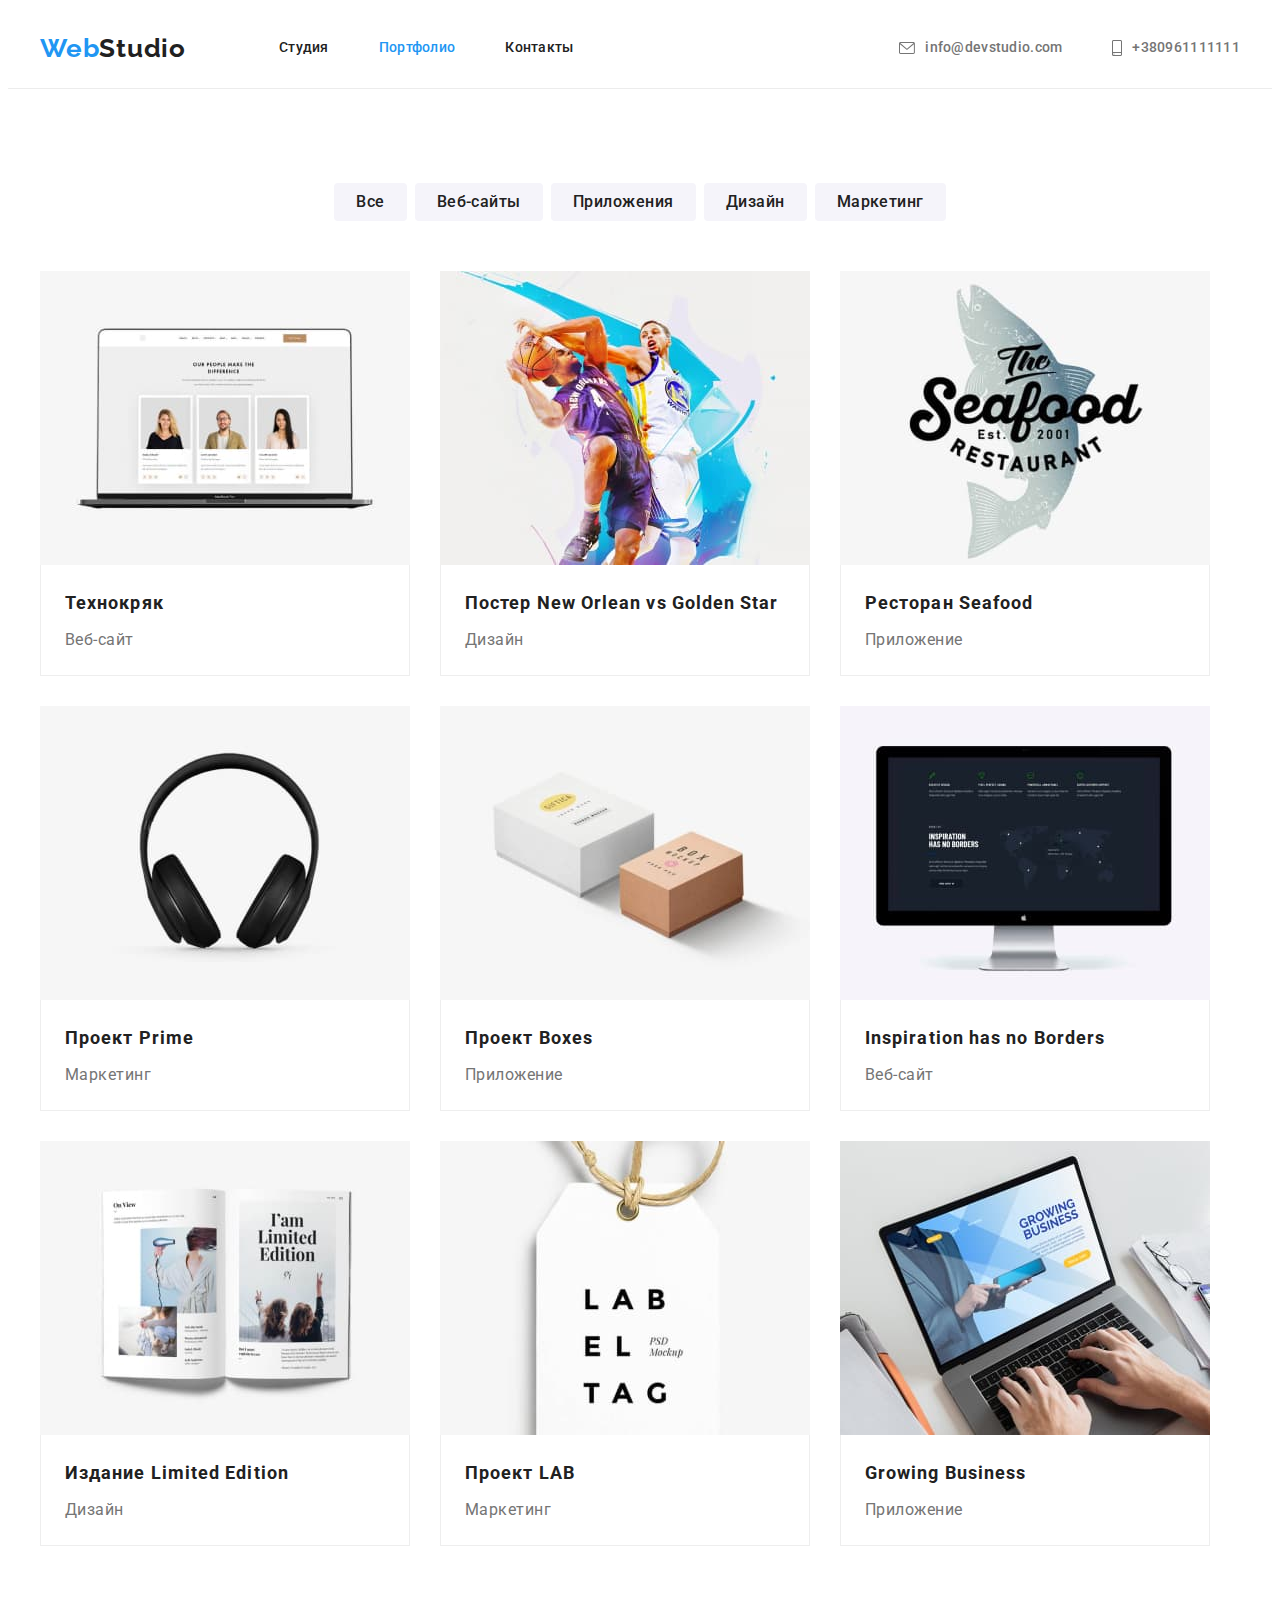
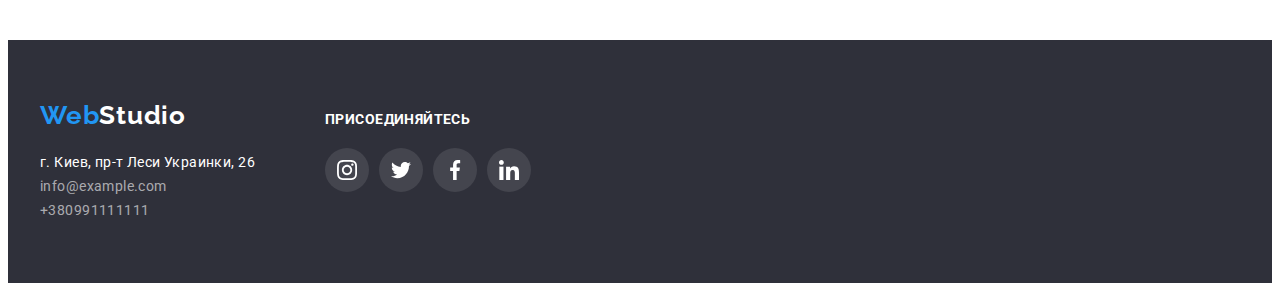
==== portfolio.html @ 7c8a5c97 "початок дз 5" ====
<!DOCTYPE html>
<html lang="en">
  <head>
    <meta charset="UTF-8" />
    <meta http-equiv="X-UA-Compatible" content="IE=edge" />
    <meta name="viewport" content="width=device-width, initial-scale=1.0" />
    <title>Document</title>
    <link rel="preconnect" href="https://fonts.googleapis.com" />
    <link rel="preconnect" href="https://fonts.gstatic.com" crossorigin />
    <link
      href="https://fonts.googleapis.com/css2?family=Raleway:wght@700&family=Roboto:wght@400;500;700;900&display=swap"
      rel="stylesheet"
    />
    <link
      rel="stylesheet"
      href="https://cdnjs.cloudflare.com/ajax/libs/modern-normalize/1.1.0/modern-normalize.min.css"
      integrity="sha512-wpPYUAdjBVSE4KJnH1VR1HeZfpl1ub8YT/NKx4PuQ5NmX2tKuGu6U/JRp5y+Y8XG2tV+wKQpNHVUX03MfMFn9Q=="
      crossorigin="anonymous"
      referrerpolicy="no-referrer"
    />
    <link rel="stylesheet" href="css/styles.css" />
  </head>
  <body>
    <header class="header hed-portfolio">
      <div class="container">
        <nav class="main-nav">
          <a href="" class="header-logo link"
            >Web<span class="studio">Studio</span>
          </a>
          <ul class="header-nav list">
            <li class="item"><a href="./index.html" class="st-link link">Студия</a></li>
            <li class="item">
              <a href="./portfolio.html" class="pf-link current link"
                >Портфолио</a
              >
            </li>
            <li class="item"><a href="" class="kon-link link">Контакты</a></li>
          </ul>
         
            </nav>
          
            
            <ul class="contact list">
              <li class="item">
                <a href="mailto:info@devstudio.com" class="email link"
                  ><svg class="header-icon" width="16px" height="12px">
                    <use href="./img2/symbol-defs.svg#icon-envelope"></use>
                  </svg> info@devstudio.com</a>
                  
              </li>
              <li class="item">
                <a href="tel:+380961111111" class="tel link"><svg class="header-icon" width="10px" height="16px">
                  <use href="./img2/symbol-defs.svg#icon-smartphone"></use>
                </svg>+380961111111</a>
              </li>
            </ul>
          
        </div>
          
      
         </header>

    <main>
      <section class="button-section"> 
        <div class="container">
        <ul class="btn list">
          <li class="btn-li">
            <button type="button" class="btn-filter button-inline">Все</button>
          </li>
          <li class="btn-li">
            <button type="button" class="btn-filter button-inline">
              Веб-сайты
            </button>
          </li>
          <li class="btn-li">
            <button type="button" class="btn-filter button-inline">
              Приложения
            </button>
          </li>
          <li class="btn-li">
            <button type="button" class="btn-filter button-inline">
              Дизайн
            </button>
          </li>
          <li class="btn-li">
            <button type="button" class="btn-filter button-inline">
              Маркетинг
            </button>
          </li>
        </ul>

        <ul class="portfolio list">
          <li class="items">
            <a href="" class="portfolio-link link">
              <img src="./img2/tehnokr.jpg" class="img-margin-p" alt="tehnokr" width="370" />
               
               <div class="cards">
                <h2 class="name">Технокряк</h2>
                <p class="p">Веб-сайт</p>
               </div>
              </a>
          </li>
          <li class="items">
            <a href="" class="portfolio-link link">
              <img
                src="./img2/new-orlean-vs-golden-star.jpg" class="img-margin-p"
                alt="new orlean"
                width="370"/>
              
               </a>
               <div class="cards">
                <h2 class="name">Постер New Orlean vs Golden Star</h2>
                <p class="p">Дизайн</p >
               </div>
          </li>
          <li class="items">
            <a href="" class="portfolio-link link">
              <img src="./img2/seafood.jpg" class="img-margin-p" alt="seafood" width="370" />
              <div class="cards">
                <h2 class="name">Ресторан Seafood</h2>
                <p class="p">Приложение</p>
               </div>
               </a>
               
          </li>
          <li class="items">
            <a href="" class="portfolio-link link">
              <img src="./img2/prime.jpg" class="img-margin-p" alt="prime" width="370" />
              <div class="cards">
                <h2 class="name">Проект Prime</h2>
                <p class="p">Маркетинг</p>
               </div>
               </a>
               
          </li>
          <li class="items">
            <a href="" class="portfolio-link link">
              <img src="./img2/boxes.jpg" class="img-margin-p" alt="boxes" width="370" />
              <div class="cards">
                <h2 class="name">Проект Boxes</h2>
                <p class="p">Приложение</p>
               </div>
               </a>
               
          </li>
          <li class="items">
            <a href="" class="portfolio-link link">
              <img
                src="./img2/inspiration-has-no-borders.jpg" class="img-margin-p"
                alt="inspiration"
                width="370"
              />
              <div class="cards">
                <h2 class="name">Inspiration has no Borders</h2>
                <p class="p">Веб-сайт</p>
               </div>
               </a>
               
          </li>
          <li class="items">
            <a href="" class="portfolio-link link">
              <img src="./img2/limited-edition.jpg" class="img-margin-p" alt="limited" width="370" />
              <div class="cards">
                <h2 class="name">Издание Limited Edition</h2>
                <p class="p">Дизайн</p>
               </div>
               </a>
               
          </li>
          <li class="items">
            <a href="" class="portfolio-link link">
              <img src="./img2/lab.jpg" class="img-margin-p" alt="lab" width="370" />
              <div class="cards">
                <h2 class="name">Проект LAB</h2>
                <p class="p">Маркетинг</p>
               </div>
               </a>
               
          </li>
          <li class="items">
            <a href="" class="portfolio-link link">
              <img
                src="./img2/growing-business.jpg" class="img-margin-p"
                alt="growing"
                width="370"
              />
              <div class="cards">
                <h2 class="name">Growing Business</h2>
                <p class="p">Приложение</p>
               </div>
               </a>
               
          </li>
        </ul>
      </section>
    </div>
    </main>

    <footer class="footer">
      <div class="footer-container container">
        <div>
        
        <a href="" class="footer-logo link"
          >Web<span class="studio-footer">Studio</span></a
        >
        <address class="address">
          г. Киев, пр-т Леси Украинки, 26
          <ul class="list">
            <li>
              <a href="mailto:info@example.com" class="email-footer link"
                >info@example.com</a
              >
            </li>
            <li>
              <a href="tel:+380991111111" class="tel-footer link"
                >+380991111111</a
              >
            </li>
          </ul>
        </address>
      </div>
    
      

      <div class="footer-icon">
        <h3 class="go">присоединяйтесь</h3>
        <ul class="go-list list">
          <li class="go-item"><a href="" class="footer-link">
            <svg class="go-footer-icon" width="20" height="20">
              <use href="./img2/symbol-defs.svg#icon-instagram"></use>
            </svg>
    
          </a></li>
          <li class="go-item">
            <a href="" class="footer-link">
              <svg class="go-footer-icon" width="20" height="20">
                <use href="./img2/symbol-defs.svg#icon-twitter"></use>
              </svg>
      
            </a>
          </li>
          <li class="go-item">
            <a href="" class="footer-link">
              <svg class="go-footer-icon" width="20" height="20">
                <use href="./img2/symbol-defs.svg#icon-facebook"></use>
              </svg>
      
            </a>
          </li>
          <li class="go-item">
            <a href="" class="footer-link">
              <svg class="go-footer-icon" width="20" height="20">
                <use href="./img2/symbol-defs.svg#icon-linkedin"></use>
              </svg>
      
            </a>
          </li>
          
        </ul>
      </div>
    </div>
    </footer>
  </body>
</html>
---- css/styles.css ----
:root {
  --primary-text-color: #757575; /*загальний текст*/
  --title-text-color: #212121; /*заголовки*/
  --acent-color: #2196f3; /*колір наведення*/
  --black-color: #000000; /*чорний*/
  --primary-bg-color: #ffffff; /*білий*/
  --footer-bgc-color: #2f303a; /*фон футера*/
  --btn-service-color: rgba(0, 0, 0, 0.25); /*кнопка заказать услугу*/
  --our-team-bgc-color: #f5f4fa; /*колір фону нашої команди*/
  --bgc--hoverfocus-btnservice-color: #188ce8; /*ховер,фокус кнопки заказать услугу*/
  --team-soc-icon-color: #afb1b8; /*колір іконок соцальних мереж*/
  --team-soc-link-hover-color: #2196f3; /*колір іконок ховеру-фокусу*/
  --footer-bg-icon-color: rgba(255, 255, 255, 0.1);
}
p,
h1,
h2,
h3,
h4,
h5,
h6 {
  margin: 0;
}
ul,
ol {
  padding-left: 0;
  margin: 0;
}
button {
  cursor: pointer;
}
img {
  display: block;
}
.container {
  width: 1200px;
  padding-left: 15px;
  padding-right: 15px;
  margin: 0 auto;
}

body {
  background-color: var(--primary-bg-color);
  color: var(--primary-text-color);
  font-family: "Roboto", Tahoma, sans-serif;
  font-size: 14px;
  line-height: 1.7;
  letter-spacing: 0.03em;
}

.link {
  text-decoration: none;
}
.list {
  list-style: none;
}
.section {
  padding-top: 94px;
  padding-bottom: 94px;
}
.button-inline {
  display: inline-block;
  border-radius: 4px;
  padding: 10px 32px;
}

/* --------------------------------------------HEADER */
.header {
  border-bottom: 1px solid #ececec;
}
.header .container {
  display: flex;
  align-items: center;
}
.header-logo {
  font-family: "Raleway";
  font-weight: 700;
  font-size: 26px;
  line-height: 1.19;
  letter-spacing: 0.03em;

  color: var(--acent-color);
}

.studio {
  color: var(--title-text-color);
}

.header-nav {
  display: flex;
  align-items: center;
  margin-left: 93px;
  color: var(--title-text-color);
}
.header-nav .item {
  align-items: center;
}
.header-nav .item + .item {
  margin-left: 50px;
}
.main-nav {
  display: flex;
  align-items: center;
}

.st-link,
.pf-link,
.kon-link {
  display: block;
  padding-top: 32px;
  padding-bottom: 32px;

  font-weight: 500;
  font-size: 14px;
  line-height: 1.14;
  letter-spacing: 0.02em;

  color: var(--title-text-color);
}
.a {
  display: block;
}

.st-link:hover,
.st-link:focus {
  color: var(--acent-color);
}
.pf-link:hover,
.pf-link:focus {
  color: var(--acent-color);
}
.kon-link:hover,
.kon-link:focus {
  color: var(--acent-color);
}
.header-nav .link.current {
  color: var(--acent-color);
}
.contact {
  display: block;

  font-weight: 500;
  font-size: 14px;
  line-height: 1.14;
  letter-spacing: 0.02em;
  display: flex;
  margin-left: auto;
}

.header-contact {
  display: flex;
  margin-left: auto;
}
.contact .item + .item {
  margin-left: 50px;
}

.email {
  display: flex;
  align-items: center;
  text-align: center;
  font-weight: 500;
  font-size: 14px;
  line-height: 1.14;
  letter-spacing: 0.02em;

  color: var(--primary-text-color);
}

.tel {
  display: flex;
  align-items: center;
  text-align: center;
  font-weight: 500;
  font-size: 14px;
  line-height: 1.14;
  letter-spacing: 0.02em;

  color: var(--primary-text-color);
}
.email .tel {
  padding-top: 32px;
  padding-bottom: 32px;
}

.tel:hover,
.tel:focus {
  color: var(--acent-color);
}
.email:hover,
.email:focus {
  color: var(--acent-color);
}

.header-icon {
  display: inline-block;
  margin-right: 10px;

  fill: var(--primary-text-color);
}

.email:hover .header-icon {
  fill: var(--acent-color);
}
.email:focus .header-icon {
  fill: var(--acent-color);
}
.tel:hover .header-icon {
  fill: var(--acent-color);
}
.tel:focus .header-icon {
  fill: var(--acent-color);
}

/* --------------------------------------------------BUTTON */
.button {
  background-color: var(--primary-bg-color);
}

.btn-filter {
  font-family: "Roboto";
  font-weight: 500;
  font-size: 16px;
  line-height: 1.62;
  letter-spacing: 0.03em;
  cursor: pointer;
  padding: 6px 22px;
  text-align: center;
  border-radius: 4px;
  border: none;

  color: var(--title-text-color);
  background-color: var(--our-team-bgc-color);
}

.btn-filter:hover,
.btn-filter:focus {
  background-color: var(--acent-color);
  color: var(--primary-bg-color);
  box-shadow: 0px 3px 1px rgba(0, 0, 0, 0.1), 0px 1px 2px rgba(0, 0, 0, 0.08),
    0px 2px 2px rgba(0, 0, 0, 0.12);
}
.btn {
  display: flex;
  justify-content: center;
  margin-bottom: 50px;
}

.button-section .btn-li + .btn-li {
  margin-left: 8px;
}

/* -------------------------------------------------------------ПОРТФОЛИО */

.portfolio {
  display: flex;
  flex-wrap: wrap;
}
.portfolio .items {
  margin-right: 30px;
  margin-bottom: 30px;
}
.portfolio .items:nth-child(3n) {
  margin-right: 0px;
}
.portfolio-link {
  display: block;
}
.portfolio-link:hover,
.portfolio-link:focus {
  box-shadow: 0px 4px 4px rgba(0, 0, 0, 0.25);
}

.cards {
  padding: 20px 24px;

  background: #ffffff;
  border: 1px solid #eeeeee;
  border-top: none;
}

.items:nth-last-child(-n + 3) {
  margin-bottom: 0px;
}

.name {
  margin-bottom: 4px;

  font-weight: 700;
  font-size: 18px;
  line-height: 2;
  letter-spacing: 0.06em;

  color: var(--title-text-color);
}
.team-item {
  padding-top: 30px;
  padding-bottom: 30px;
}
.p {
  font-size: 16px;
  line-height: 1.88;
  letter-spacing: 0.03em;

  color: var(--primary-text-color);
}

/* --------------СТУДИЯ-------------------------------------------------------------------------------------------------СТУДИЯ---------------------------------------- */
.button-section {
  padding-top: 94px;
  padding-bottom: 94px;
}

.team-soc-list {
  display: flex;
  justify-content: center;
}
.team-soc-item + .team-soc-item {
  margin-left: 10px;
}
.team-soc-link {
  width: 44px;
  height: 44px;
  display: flex;
  justify-content: center;
  align-items: center;
  border-radius: 50%;
}
.team-soc-icon {
  fill: var(--team-soc-icon-color);
}

.team-soc-link:hover {
  background-color: var(--bgc--hoverfocus-btnservice-color);
}

.team-soc-link:focus {
  background-color: var(--bgc--hoverfocus-btnservice-color);
}

.team-soc-link:focus .team-soc-icon {
  fill: var(--primary-bg-color);
}

.team-soc-link:hover .team-soc-icon {
  fill: var(--primary-bg-color);
}

.team-list {
  background: var(--primary-bg-color);

  box-shadow: 0px 1px 3px rgba(0, 0, 0, 0.12), 0px 1px 1px rgba(0, 0, 0, 0.14),
    0px 2px 1px rgba(0, 0, 0, 0.2);
  border-radius: 0px 0px 4px 4px;
}

.business {
  padding-bottom: 200px;
  padding-top: 200px;
  text-align: center;

  background-color: var(--footer-bgc-color);
  background-image: linear-gradient(
      rgba(47, 48, 58, 0.4),
      rgba(47, 48, 58, 0.4)
    ),
    url(../img2/hero-bg.jpg);
  background-repeat: no-repeat;
  background-position: center;
  background-size: cover;
  max-width: 1600px;
  margin: 0 auto;
}

.business-text {
  margin-bottom: 30px;
  margin-left: auto;
  margin-right: auto;

  max-width: 696px;
  font-weight: 900;
  font-size: 44px;
  line-height: 1.36;
  letter-spacing: 0.06em;
  text-transform: uppercase;
  text-align: center;

  color: var(--primary-bg-color);
}

.btn-service {
  font-family: inherit;
  font-weight: 700;
  font-size: 16px;
  line-height: 1.88;
  border: 0px;
  letter-spacing: 0.06em;
  cursor: pointer;
  min-width: 200px;

  background-color: var(--acent-color);
  color: var(--primary-bg-color);
}
.btn-service:hover,
.btn-service:focus {
  background-color: var(--bgc--hoverfocus-btnservice-color);
}
.work {
  display: flex;
}
.li-item + .li-item {
  margin-left: 30px;
}
.li-item:last-child {
  margin-right: 0;
}
.li-item {
  width: 270px;
}

.li-div-icon {
  display: flex;
  justify-content: center;
  align-items: center;
  border-radius: 4px;
  width: 270px;
  height: 120px;

  background-color: var(--our-team-bgc-color);
  margin-bottom: 30px;
}

.list-text {
  margin-bottom: 10px;

  font-size: 14px;
  line-height: 1.14;
  letter-spacing: 0.03em;
  text-transform: uppercase;

  color: var(--title-text-color);
}
.description-text {
  font-size: 14px;
  line-height: 1.71;
  letter-spacing: 0.03em;

  color: var(--primary-text-color);
}
.list-text .description-text {
  width: 270px;
}
.our-work {
  padding-bottom: 94px;
}
.our-work-list .link {
  display: flex;
}
.our-work-list .list + .list {
  margin-left: 30px;
}
.about-us {
  margin-bottom: 50px;

  font-weight: 700;
  font-size: 36px;
  line-height: 1.16;
  text-align: center;
  letter-spacing: 0.03em;

  color: var(--title-text-color);
}

.our-team {
  margin-bottom: 50px;

  font-weight: 700;
  font-size: 36px;
  line-height: 1.16;
  text-align: center;
  letter-spacing: 0.03em;

  color: var(--title-text-color);
}

.team .link {
  display: flex;
}
.team-item {
  padding-bottom: 30px;
}

.our-team-name {
  margin-bottom: 10px;
  text-align: center;

  font-weight: 500;
  font-size: 16px;
  line-height: 1.18;
  letter-spacing: 0.03em;

  color: var(--title-text-color);
}
.bcg-our-team {
  background-color: var(--our-team-bgc-color);
}

.link .list + .list {
  margin-left: 30px;
}
.profession-text {
  text-align: center;
  font-size: 16px;
  line-height: 1.18;
  letter-spacing: 0.03em;

  color: var(--primary-text-color);
  margin-bottom: 16px;
}

.client-title {
  font-weight: 700;
  font-size: 36px;
  line-height: 1.17;
  text-align: center;
  letter-spacing: 0.03em;
  margin-bottom: 50px;

  color: var(--title-text-color);
}
.client-list {
  display: flex;
}

.clients-link {
  display: flex;
  box-sizing: border-box;
  width: 170px;
  height: 92px;
  justify-content: center;
  align-items: center;
  border: 1px solid var(--team-soc-icon-color);
  border-radius: 4px;
  fill: var(--team-soc-icon-color);
}

.client-item + .client-item {
  margin-left: 30px;
}
.clients-link:hover .clients-icon {
  fill: var(--acent-color);
}
.clients-link:focus .clients-icon {
  fill: var(--acent-color);
}
.clients-link:hover {
  fill: var(--acent-color);
  border: 1px solid var(--acent-color);
}

/* --------------------------------footer------------------- */

.footer-container {
  display: flex;
  align-items: baseline;
}

.studio-footer {
  color: var(--primary-bg-color);
}
.footer-logo {
  display: block;
  margin-bottom: 20px;

  font-family: "Raleway";
  font-weight: 700;
  font-size: 26px;
  line-height: 1.19;
  letter-spacing: 0.03em;

  color: var(--acent-color);
}

.address {
  font-family: "Roboto";
  font-style: normal;
  font-weight: 400;
  font-size: 14px;
  line-height: 1.71;
  letter-spacing: 0.03em;

  color: var(--primary-bg-color);
}
.studio-footer {
  color: var(--primary-bg-color);
}
.address {
  font-size: 14px;
  line-height: 1.71;
  letter-spacing: 0.03em;

  color: var(--primary-bg-color);
}
.footer {
  padding-top: 60px;
  padding-bottom: 60px;

  background-color: var(--footer-bgc-color);
}

.email-footer,
.tel-footer {
  font-family: "Roboto";
  font-size: 14px;
  line-height: 1.71;
  letter-spacing: 0.03em;

  color: rgba(255, 255, 255, 0.6);
}
.email-footer {
  margin-bottom: 9px;
}

.footer-icon {
  display: flex;
  box-sizing: border-box;
  display: block;
  margin-left: 70px;
}
.go {
  margin-bottom: 20px;
  font-weight: 700;
  font-size: 14px;
  line-height: 1.14;
  letter-spacing: 0.03em;
  text-transform: uppercase;

  color: var(--primary-bg-color);
}

.go-item {
  width: 44px;
  height: 44px;
  display: flex;
  justify-content: center;
  align-items: center;
  border-radius: 50%;
  background-color: var(--footer-bg-icon-color);
}

.go-item + .go-item {
  margin-left: 10px;
}
.go-list {
  display: flex;
}

.go-footer-icon {
  fill: var(--team-soc-icon-color);
}

.footer-link {
  width: 44px;
  height: 44px;
  display: flex;
  justify-content: center;
  align-items: center;
  border-radius: 50%;
}

.go-footer-icon {
  fill: var(--primary-bg-color);
}

.footer-link:hover {
  background-color: var(--bgc--hoverfocus-btnservice-color);
}

.footer-link:focus {
  background-color: var(--bgc--hoverfocus-btnservice-color);
}

.footer-link:focus .go-footer-icon {
  fill: var(--primary-bg-color);
}

.footer-link:hover .go-footer-icon {
  fill: var(--primary-bg-color);
}
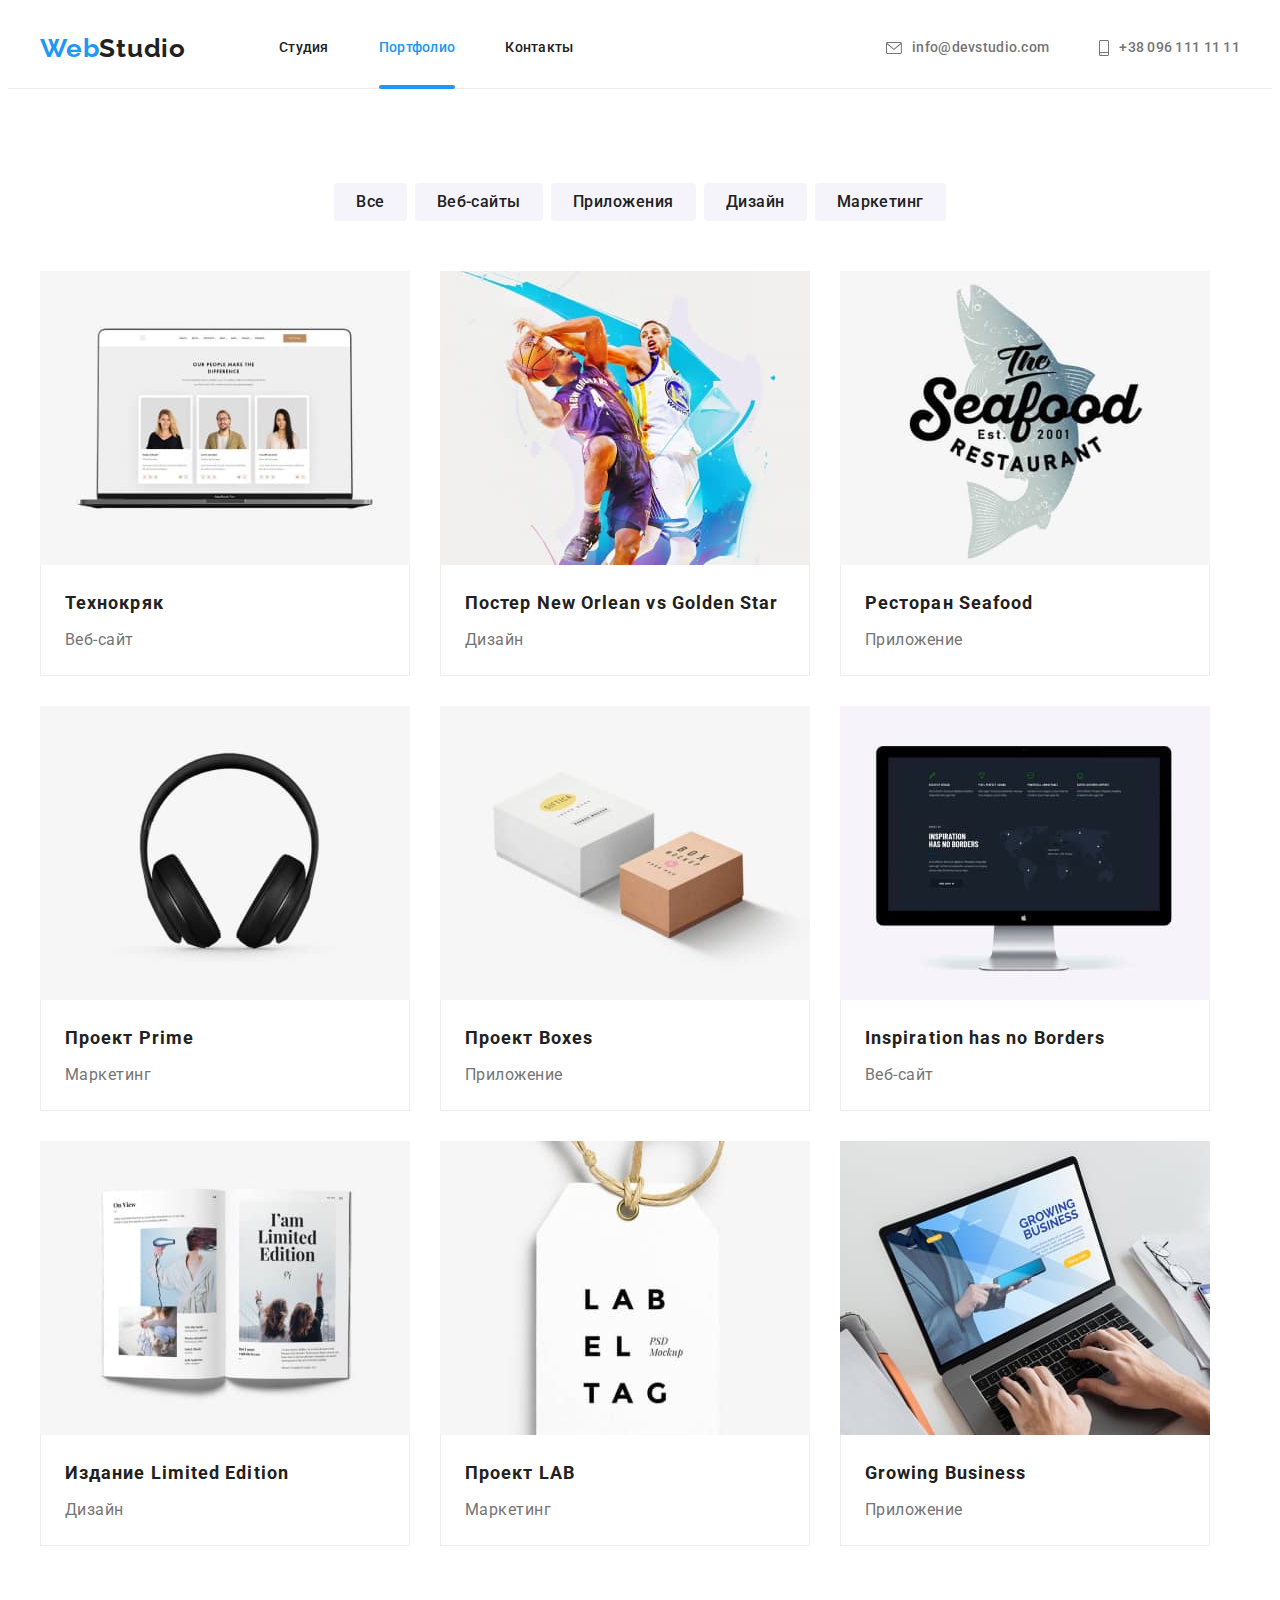
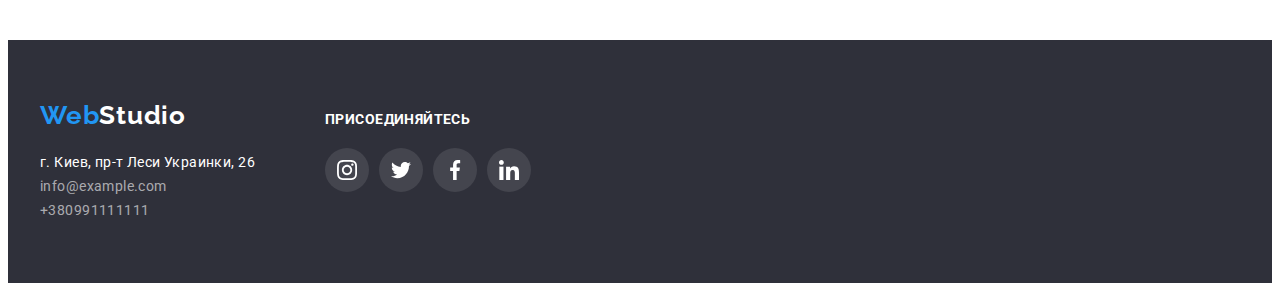
==== commit 6b4e8dac: "виправив помилки 06,05" ====
--- a/portfolio.html
+++ b/portfolio.html
@@ -51,7 +51,7 @@
               <li class="item">
                 <a href="tel:+380961111111" class="tel link"><svg class="header-icon" width="10px" height="16px">
                   <use href="./img2/symbol-defs.svg#icon-smartphone"></use>
-                </svg>+380961111111</a>
+                </svg>+38 096 111 11 11</a>
               </li>
             </ul>
           
@@ -91,32 +91,43 @@
 
         <ul class="portfolio list">
           <li class="items">
-            <a href="" class="portfolio-link link">
+            
+            <a href="" class="portfolio-link link">
+              <div class="portfolio-wrap">
               <img src="./img2/tehnokr.jpg" class="img-margin-p" alt="tehnokr" width="370" />
-               
+              <p class="portfolio-top-text">Ресурс предлагает комплексные предложения с разным уровнем функционала и сервисов. Все это позволит посетителю получить исчерпывающие сведения о компании или частном лице.</p>
+            </div>
                <div class="cards">
                 <h2 class="name">Технокряк</h2>
                 <p class="p">Веб-сайт</p>
                </div>
               </a>
-          </li>
-          <li class="items">
-            <a href="" class="portfolio-link link">
+            
+          </li>
+          <li class="items">
+            <a href="" class="portfolio-link link">
+              <div class="portfolio-wrap">
               <img
                 src="./img2/new-orlean-vs-golden-star.jpg" class="img-margin-p"
                 alt="new orlean"
                 width="370"/>
-              
-               </a>
+                <p class="portfolio-top-text">Ресурс предлагает комплексные предложения с разным уровнем функционала и сервисов. Все это позволит посетителю получить исчерпывающие сведения о компании или частном лице.</p>
+              </div>
+               
                <div class="cards">
                 <h2 class="name">Постер New Orlean vs Golden Star</h2>
                 <p class="p">Дизайн</p >
                </div>
-          </li>
-          <li class="items">
-            <a href="" class="portfolio-link link">
+              </a>
+          </li>
+          <li class="items">
+            <a href="" class="portfolio-link link">
+              <div class="portfolio-wrap">
               <img src="./img2/seafood.jpg" class="img-margin-p" alt="seafood" width="370" />
-              <div class="cards">
+              <p class="portfolio-top-text">Ресурс предлагает комплексные предложения с разным уровнем функционала и сервисов. Все это позволит посетителю получить исчерпывающие сведения о компании или частном лице.</p>
+            </div>
+              <div class="cards">
+            
                 <h2 class="name">Ресторан Seafood</h2>
                 <p class="p">Приложение</p>
                </div>
@@ -125,7 +136,10 @@
           </li>
           <li class="items">
             <a href="" class="portfolio-link link">
+              <div class="portfolio-wrap">
               <img src="./img2/prime.jpg" class="img-margin-p" alt="prime" width="370" />
+              <p class="portfolio-top-text">Ресурс предлагает комплексные предложения с разным уровнем функционала и сервисов. Все это позволит посетителю получить исчерпывающие сведения о компании или частном лице.</p>
+            </div>
               <div class="cards">
                 <h2 class="name">Проект Prime</h2>
                 <p class="p">Маркетинг</p>
@@ -135,7 +149,10 @@
           </li>
           <li class="items">
             <a href="" class="portfolio-link link">
+              <div class="portfolio-wrap">
               <img src="./img2/boxes.jpg" class="img-margin-p" alt="boxes" width="370" />
+              <p class="portfolio-top-text">Ресурс предлагает комплексные предложения с разным уровнем функционала и сервисов. Все это позволит посетителю получить исчерпывающие сведения о компании или частном лице.</p>
+            </div>
               <div class="cards">
                 <h2 class="name">Проект Boxes</h2>
                 <p class="p">Приложение</p>
@@ -145,11 +162,14 @@
           </li>
           <li class="items">
             <a href="" class="portfolio-link link">
+              <div class="portfolio-wrap">
               <img
                 src="./img2/inspiration-has-no-borders.jpg" class="img-margin-p"
                 alt="inspiration"
                 width="370"
               />
+              <p class="portfolio-top-text">Ресурс предлагает комплексные предложения с разным уровнем функционала и сервисов. Все это позволит посетителю получить исчерпывающие сведения о компании или частном лице.</p>
+            </div>
               <div class="cards">
                 <h2 class="name">Inspiration has no Borders</h2>
                 <p class="p">Веб-сайт</p>
@@ -159,7 +179,10 @@
           </li>
           <li class="items">
             <a href="" class="portfolio-link link">
+              <div class="portfolio-wrap">
               <img src="./img2/limited-edition.jpg" class="img-margin-p" alt="limited" width="370" />
+              <p class="portfolio-top-text">Ресурс предлагает комплексные предложения с разным уровнем функционала и сервисов. Все это позволит посетителю получить исчерпывающие сведения о компании или частном лице.</p>
+            </div>
               <div class="cards">
                 <h2 class="name">Издание Limited Edition</h2>
                 <p class="p">Дизайн</p>
@@ -169,7 +192,10 @@
           </li>
           <li class="items">
             <a href="" class="portfolio-link link">
+              <div class="portfolio-wrap">
               <img src="./img2/lab.jpg" class="img-margin-p" alt="lab" width="370" />
+              <p class="portfolio-top-text">Ресурс предлагает комплексные предложения с разным уровнем функционала и сервисов. Все это позволит посетителю получить исчерпывающие сведения о компании или частном лице.</p>
+            </div>
               <div class="cards">
                 <h2 class="name">Проект LAB</h2>
                 <p class="p">Маркетинг</p>
@@ -179,11 +205,14 @@
           </li>
           <li class="items">
             <a href="" class="portfolio-link link">
+              <div class="portfolio-wrap">
               <img
                 src="./img2/growing-business.jpg" class="img-margin-p"
                 alt="growing"
                 width="370"
               />
+              <p class="portfolio-top-text">Ресурс предлагает комплексные предложения с разным уровнем функционала и сервисов. Все это позволит посетителю получить исчерпывающие сведения о компании или частном лице.</p>
+            </div>
               <div class="cards">
                 <h2 class="name">Growing Business</h2>
                 <p class="p">Приложение</p>
--- a/css/styles.css
+++ b/css/styles.css
@@ -11,6 +11,8 @@
   --team-soc-icon-color: #afb1b8; /*колір іконок соцальних мереж*/
   --team-soc-link-hover-color: #2196f3; /*колір іконок ховеру-фокусу*/
   --footer-bg-icon-color: rgba(255, 255, 255, 0.1);
+  --hover-duration: 250ms;
+  --hover-time-function: cubic-bezier(0.4, 0, 0.2, 1);
 }
 p,
 h1,
@@ -114,6 +116,7 @@
   font-size: 14px;
   line-height: 1.14;
   letter-spacing: 0.02em;
+  transition: color var(--hover-duration) var(--hover-time-function);
 
   color: var(--title-text-color);
 }
@@ -121,6 +124,31 @@
   display: block;
 }
 
+.st-link {
+  position: relative;
+}
+.st-link.current {
+  color: var(--acent-color);
+}
+.current::after {
+  position: absolute;
+  bottom: -1px;
+  left: 0;
+  content: "";
+  display: block;
+  background-color: var(--acent-color);
+  border-radius: 2px;
+  width: 100%;
+  height: 4px;
+}
+.pf-link {
+  position: relative;
+}
+
+.pf-link .current {
+  color: var(--acent-color);
+}
+
 .st-link:hover,
 .st-link:focus {
   color: var(--acent-color);
@@ -163,6 +191,7 @@
   font-size: 14px;
   line-height: 1.14;
   letter-spacing: 0.02em;
+  transition: color var(--hover-duration) var(--hover-time-function);
 
   color: var(--primary-text-color);
 }
@@ -175,6 +204,7 @@
   font-size: 14px;
   line-height: 1.14;
   letter-spacing: 0.02em;
+  transition: color var(--hover-duration) var(--hover-time-function);
 
   color: var(--primary-text-color);
 }
@@ -228,6 +258,9 @@
   text-align: center;
   border-radius: 4px;
   border: none;
+  transition: color var(--hover-duration) var(--hover-time-function),
+    background-color var(--hover-duration) var(--hover-time-function),
+    box-shadow var(--hover-duration) var(--hover-time-function);
 
   color: var(--title-text-color);
   background-color: var(--our-team-bgc-color);
@@ -265,10 +298,35 @@
 }
 .portfolio-link {
   display: block;
+  transition: box-shadow var(--hover-duration) var(--hover-time-function);
 }
 .portfolio-link:hover,
 .portfolio-link:focus {
   box-shadow: 0px 4px 4px rgba(0, 0, 0, 0.25);
+}
+
+.items:hover .portfolio-top-text {
+  transform: translateY(0%);
+}
+.portfolio-wrap {
+  position: relative;
+  overflow: hidden;
+}
+
+.portfolio-top-text {
+  position: absolute;
+  top: 0;
+  height: 100%;
+  transform: translateY(100%);
+  transition: transform var(--hover-duration) var(--hover-time-function);
+  padding: 63px 24px;
+  font-weight: 400;
+  font-size: 18px;
+  line-height: 1, 56;
+  letter-spacing: 0.03em;
+
+  background-color: rgba(33, 150, 243, 0.9);
+  color: var(--primary-bg-color);
 }
 
 .cards {
@@ -325,9 +383,12 @@
   justify-content: center;
   align-items: center;
   border-radius: 50%;
+
+  transition: background-color var(--hover-duration) var(--hover-time-function);
 }
 .team-soc-icon {
   fill: var(--team-soc-icon-color);
+  transition: fill var(--hover-duration) var(--hover-time-function);
 }
 
 .team-soc-link:hover {
@@ -397,6 +458,7 @@
   letter-spacing: 0.06em;
   cursor: pointer;
   min-width: 200px;
+  transition: background-color var(--hover-duration) var(--hover-time-function);
 
   background-color: var(--acent-color);
   color: var(--primary-bg-color);
@@ -459,6 +521,28 @@
 .our-work-list .list + .list {
   margin-left: 30px;
 }
+
+.our-work-top-text {
+  position: absolute;
+  bottom: 0;
+  width: 100%;
+  height: 70px;
+  display: flex;
+  font-weight: 700;
+  font-size: 14px;
+  line-height: 1.14;
+  align-items: center;
+  justify-content: center;
+  letter-spacing: 0.03em;
+  text-transform: uppercase;
+  background-color: rgba(47, 48, 58, 0.8);
+  color: var(--primary-bg-color);
+}
+
+.our-work-wrap {
+  transform: translateY(0%);
+}
+
 .about-us {
   margin-bottom: 50px;
 
@@ -541,6 +625,8 @@
   align-items: center;
   border: 1px solid var(--team-soc-icon-color);
   border-radius: 4px;
+  transition: fill var(--hover-duration) var(--hover-time-function);
+
   fill: var(--team-soc-icon-color);
 }
 
@@ -666,6 +752,7 @@
   justify-content: center;
   align-items: center;
   border-radius: 50%;
+  transition: background-color var(--hover-duration) var(--hover-time-function);
 }
 
 .go-footer-icon {
@@ -687,3 +774,56 @@
 .footer-link:hover .go-footer-icon {
   fill: var(--primary-bg-color);
 }
+
+.backdrop {
+  position: fixed;
+  top: 0;
+  width: 100%;
+  height: 100%;
+  transition: opacity 500ms, visibility 500ms;
+
+  background-color: rgba(0, 0, 0, 0.2);
+}
+
+.modal {
+  position: absolute;
+  min-height: 581px;
+  width: 528px;
+  box-shadow: 0px 1px 3px rgb(0 0 0 / 12%), 0px 1px 1px rgb(0 0 0 / 14%),
+    0px 2px 1px rgb(0 0 0 / 20%);
+  border-radius: 4px;
+  top: 50%;
+  left: 50%;
+  transition: transform 300ms;
+  transform: translate(-50%, -50%) scale(1) rotate(0);
+
+  background-color: var(--primary-bg-color);
+}
+
+.close-btn-icon {
+  fill: var(--black-color);
+}
+
+.modal-close-btn {
+  position: absolute;
+  top: 8px;
+  right: 8px;
+  width: 30px;
+  height: 30px;
+  border-radius: 50%;
+  border: 1px solid rgba(0, 0, 0, 0.1);
+  box-sizing: border-box;
+  display: flex;
+  align-items: center;
+  justify-content: center;
+  background-color: var(--primary-bg-color);
+}
+
+.is-hidden {
+  opacity: 0;
+  pointer-events: none;
+  visibility: hidden;
+}
+.backdrop .is-hidden .modal {
+  transform: scale(0.5) rotate(-290deg);
+}
